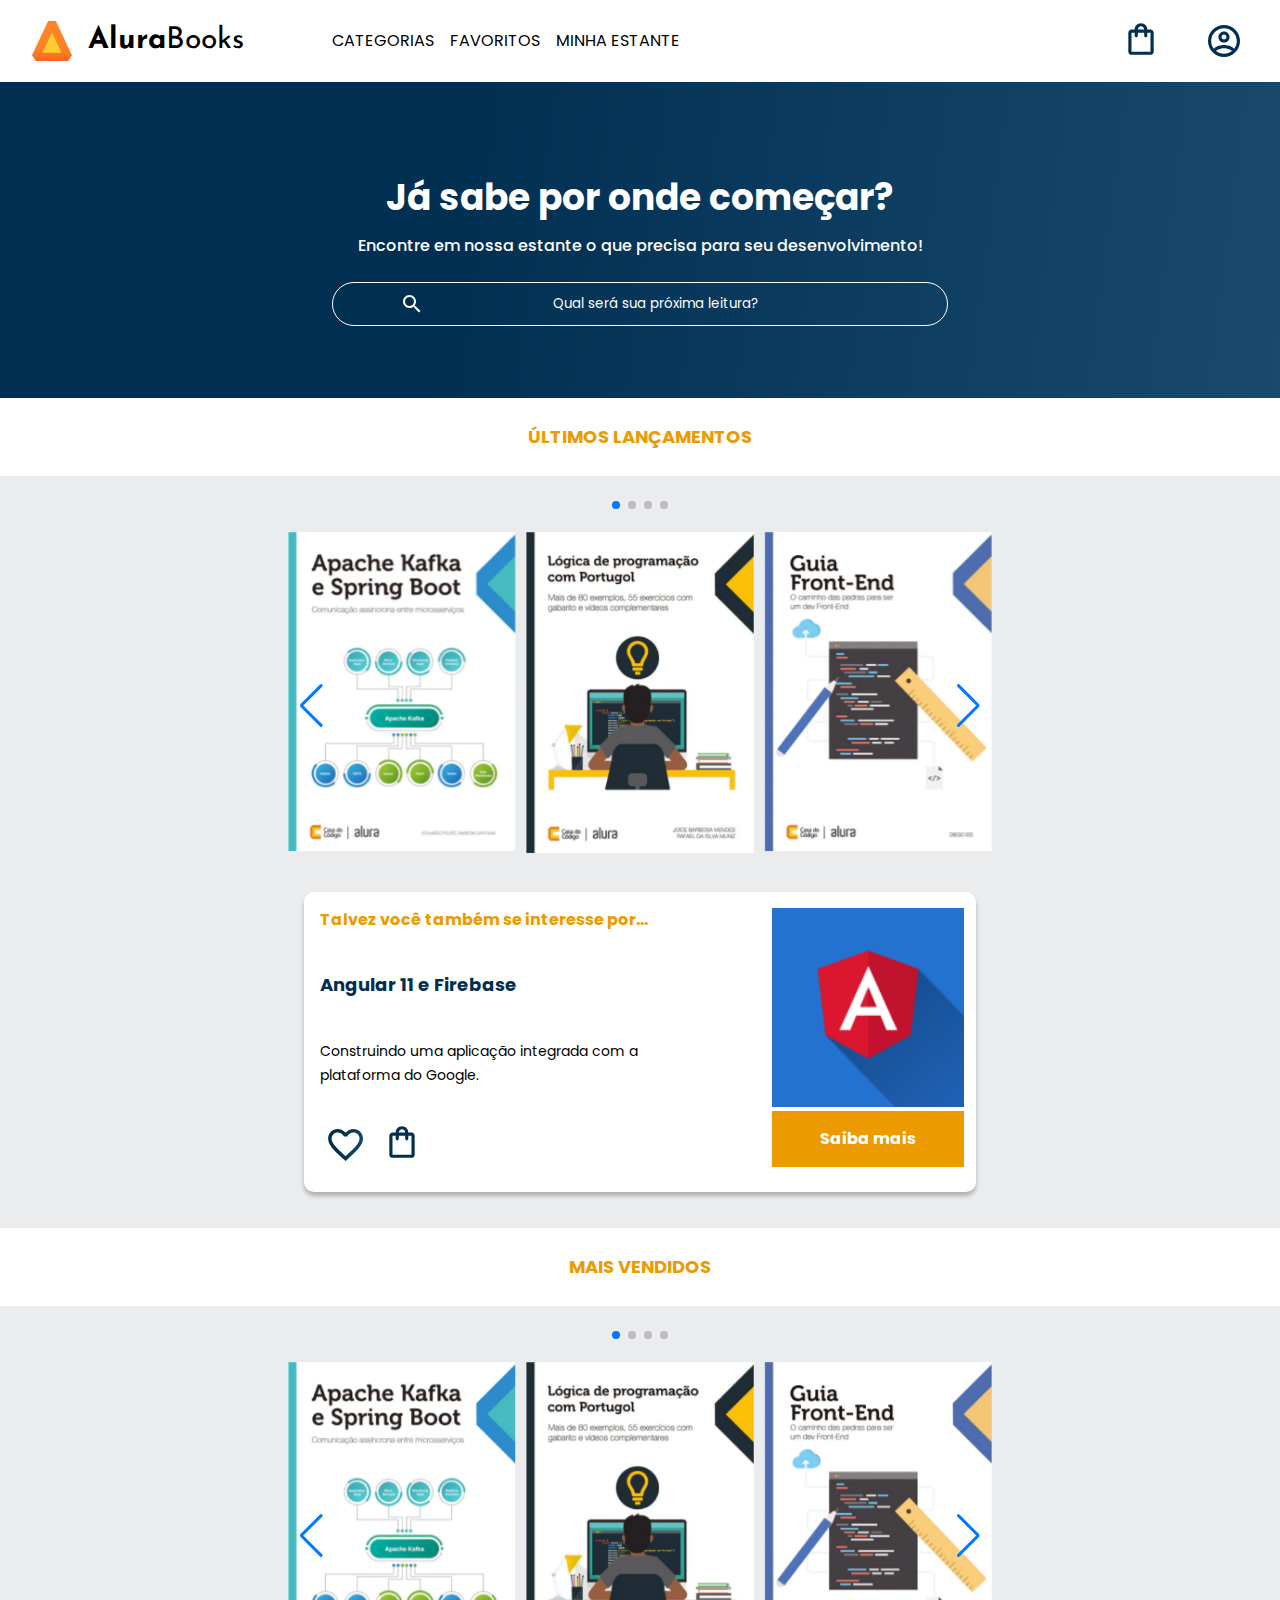
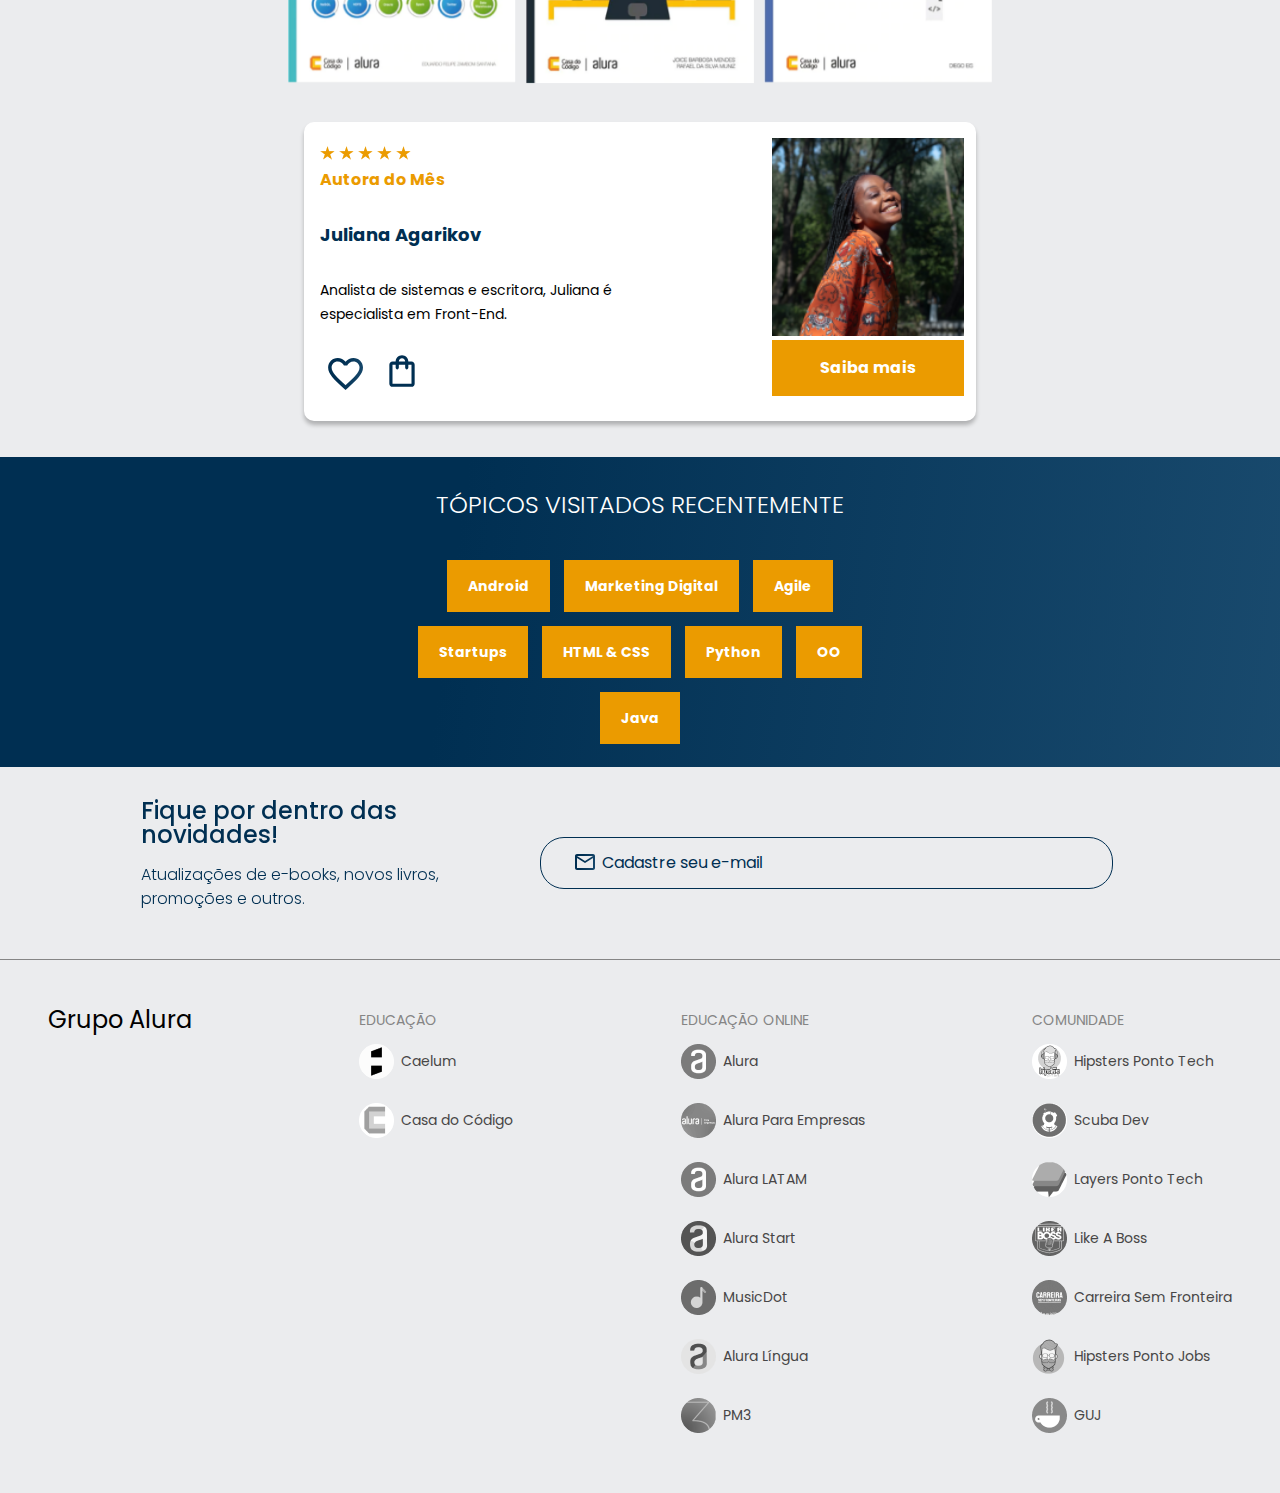
==== index.html @ f3eb45a7 "Projeto Completo" ====
<!DOCTYPE html>
<html lang="pt-br">
  <head>
    <!--META-->
    <meta charset="utf-8" />
    <meta http-equiv="X-UA-Compatible" content="IE=edge" />
    <meta name="viewport" content="width=device-width, initial-scale=1.0" />
    <meta name="description" content="" />

    <!--ESTILO-->
    <link rel="stylesheet" type="text/css" href="css/reset.css" />
    <link
      rel="stylesheet"
      href="https://cdn.jsdelivr.net/npm/swiper@8/swiper-bundle.min.css"
    />
    <link rel="stylesheet" type="text/css" href="style.css" />

    <!--TITLE E FAVICON E ICONS-->
    <link
      rel="stylesheet"
      href="https://cdnjs.cloudflare.com/ajax/libs/font-awesome/4.7.0/css/font-awesome.min.css"
    />
    <link rel="icon" type="image/png" href="img/Logo.svg" />
    <title>AluraBooks | Início</title>
  </head>

  <body>
    <!--HEADER-->
    <header class="header">
      <div class="header__container">
        <input
          type="checkbox"
          id="menu-hg"
          role="checkbox"
          class="header__menu-input"
        />
        <label
          for="menu-hg"
          aria-label="Botão Menu Lateral"
          class="header__menu-label"
        >
          <span class="header__menu-hg container__img container__link"></span>
        </label>
        <!--NAVEGATION-->
        <nav class="header__nav">
          <ul class="header__navbar">
            <li class="navbar__item navbar__item-hide">Categorias</li>
            <li class="navbar__item">
              <a href="#" class="navbar__link">Programação</a>
            </li>
            <li class="navbar__item">
              <a href="#" class="navbar__link">Front-End</a>
            </li>
            <li class="navbar__item">
              <a href="#" class="navbar__link">Infraestrutura</a>
            </li>
            <li class="navbar__item">
              <a href="#" class="navbar__link">Business</a>
            </li>
            <li class="navbar__item">
              <a href="#" class="navbar__link">Design & UX</a>
            </li>
          </ul>
        </nav>
        <!--MENU-ICONS-->
        <a href="#" class="container__logo">
          <img
            src="./img/Logo.svg"
            alt="Logo da AluraBooks"
            class="container__img"
          />
          <h1 class="header__title">
            <span class="header__title-bold">Alura</span>Books
          </h1>
        </a>
        <!--HEADER MENU (width: +1024px e +1728px)-->
        <ul class="header__list">
          <li class="header__list-item header__list-item-dropdown">
            <input
              type="checkbox"
              id="menu-list"
              role="checkbox"
              class="header__list-input"
            />
            <label
              for="menu-list"
              aria-label="Botão Menu Dropdown"
              class="header__list-label"
            >
              <span class="header__list-text">Categorias</span>
            </label>
            <!--HEADER MENU (width: +1024px)-->
            <!--NAVEGATION-->
            <nav class="header__nav-list">
              <ul class="header__navbar-list">
                <li class="navbar__item-list">
                  <a href="#" class="navbar__link-list">Programação</a>
                </li>
                <li class="navbar__item-list">
                  <a href="#" class="navbar__link-list">Front-End</a>
                </li>
                <li class="navbar__item-list">
                  <a href="#" class="navbar__link-list">Infraestrutura</a>
                </li>
                <li class="navbar__item-list">
                  <a href="#" class="navbar__link-list">Business</a>
                </li>
                <li class="navbar__item-list">
                  <a href="#" class="navbar__link-list">Design & UX</a>
                </li>
              </ul>
            </nav>
          </li>
          <li class="header__list-item">
            <a href="#" class="header__list-link">Favoritos</a>
          </li>
          <li class="header__list-item">
            <a href="#" class="header__list-link">Minha Estante</a>
          </li>
        </ul>
      </div>

      <!--MENU-ICONS-->
      <div class="header__container">
        <a href="#" class="container__link">
          <img
            src="img/Favoritos.svg"
            alt="Menu Favoritos"
            class="container__img container__img-hide"
          />
        </a>
        <a href="#" class="container__link">
          <img
            src="img/Compras.svg"
            alt="Menu Compras"
            class="container__img"
          />
          <span class="container__text">Minha Sacola</span>
        </a>
        <a href="#" class="container__link">
          <img
            src="img/Usuário.svg"
            alt="Menu Usuários"
            class="container__img"
          />
          <span class="container__text">Meu Perfil</span>
        </a>
      </div>
    </header>

    <!--BANNER-->
    <section class="banner">
      <h2 class="banner__title">Já sabe por onde começar?</h2>
      <p class="banner__text">
        Encontre em nossa estante o que precisa para seu desenvolvimento!
      </p>
      <input
        type="search"
        placeholder="Qual será sua próxima leitura?"
        class="banner__search"
      />
    </section>

    <!--CARROSEL-->
    <section class="carrosel">
      <h2 class="carrosel__title">Últimos Lançamentos</h2>
      <div class="container__carrosel-card">
        <!-- Slider main container -->
        <div class="swiper">
          <!-- If we need pagination -->
          <div class="swiper-pagination"></div>
          <!-- Additional required wrapper -->
          <div class="swiper-wrapper">
            <!-- Slides -->
            <div class="swiper-slide">
              <img
                src="img/ApacheKafka.png"
                alt="Livro Apache Kafka e Spring Boot"
              />
            </div>
            <div class="swiper-slide">
              <img
                src="img/Portugol.png"
                alt="Livro Lógica de Programação com Portugol"
              />
            </div>
            <div class="swiper-slide">
              <img src="img/Guia Front-end.png" alt="Livro Guia Front-End" />
            </div>
            <div class="swiper-slide">
              <img src="img/Liderança.png" alt="Livro Liderança em Desisgn" />
            </div>
            <div class="swiper-slide">
              <img src="img/Javascript.png" alt="Livro Javascript Assertivo" />
            </div>
            <div class="swiper-slide">
              <img src="img/Javascript.png" alt="Livro Javascript Assertivo" />
            </div>
          </div>

          <!-- If we need navigation buttons -->
          <div class="swiper-button-prev"></div>
          <div class="swiper-button-next"></div>
        </div>

        <!--CARD-->
        <article class="card__container">
          <h2 class="card__title">Talvez você também se interesse por...</h2>
          <h3 class="card__title-book">Angular 11 e Firebase</h3>
          <p class="card__text">
            Construindo uma aplicação integrada com a plataforma do Google.
          </p>
          <div class="card__btn">
            <img
              src="img/Favoritos.svg"
              alt="Menu Favoritos"
              class="card__img"
            />
            <img src="img/Compras.svg" alt="Menu Compras" class="card__img" />
          </div>
          <img
            src="img/Angular.png"
            alt="Angular 11 e Firebase"
            class="card__img-main"
          />
          <span class="card__det">
            <a href="#" class="card__link">Saiba mais</a>
          </span>
        </article>
      </div>
    </section>
    <!--CARROSEL 2-->
    <section class="carrosel">
      <h2 class="carrosel__title">Mais Vendidos</h2>
      <!-- Slider main container -->
      <div class="container__carrosel-card">
        <div class="swiper">
          <!-- If we need pagination -->
          <div class="swiper-pagination"></div>

          <!-- Additional required wrapper -->
          <div class="swiper-wrapper">
            <!-- Slides -->
            <div class="swiper-slide">
              <img
                src="img/ApacheKafka.png"
                alt="Livro Apache Kafka e Spring Boot"
              />
            </div>
            <div class="swiper-slide">
              <img
                src="img/Portugol.png"
                alt="Livro Lógica de Programação com Portugol"
              />
            </div>
            <div class="swiper-slide">
              <img src="img/Guia Front-end.png" alt="Livro Guia Front-End" />
            </div>
            <div class="swiper-slide">
              <img src="img/Liderança.png" alt="Livro Liderança em Desisgn" />
            </div>
            <div class="swiper-slide">
              <img src="img/Javascript.png" alt="Livro Javascript Assertivo" />
            </div>
            <div class="swiper-slide">
              <img src="img/Javascript.png" alt="Livro Javascript Assertivo" />
            </div>
          </div>

          <!-- If we need navigation buttons -->
          <div class="swiper-button-prev"></div>
          <div class="swiper-button-next"></div>
        </div>

        <!--CARD 2-->
        <article class="card__container">
          <div class="card__top">
            <img
              src="img/Estrelinhas.png"
              alt="Classificação da Autora"
              class="card__img"
            />
            <h2 class="card__title">Autora do Mês</h2>
          </div>
          <h3 class="card__title-book">Juliana Agarikov</h3>
          <p class="card__text">
            Analista de sistemas e escritora, Juliana é especialista em
            Front-End.
          </p>
          <div class="card__btn">
            <img
              src="img/Favoritos.svg"
              alt="Menu Favoritos"
              class="card__img"
            />
            <img src="img/Compras.svg" alt="Menu Compras" class="card__img" />
          </div>
          <img
            src="img/Perfil-escritora 1.png"
            alt="Angular 11 e Firebase"
            class="card__img-main"
          />
          <span class="card__det">
            <a href="#" class="card__link">Saiba mais</a>
          </span>
        </article>
      </div>
    </section>

    <!--TÓPICOS-->
    <section class="topic">
      <div class="topic__container">
        <h2 class="topic__title">Tópicos visitados recentemente</h2>
        <ul class="topic__list">
          <li class="topic__item">
            <a href="" class="topic__link">Android</a>
          </li>
          <li>
            <a href="" class="topic__link">Marketing Digital</a>
          </li>
          <li>
            <a href="" class="topic__link">Agile</a>
          </li>
          <li>
            <a href="" class="topic__link">Startups</a>
          </li>
          <li>
            <a href="" class="topic__link">HTML & CSS</a>
          </li>
          <li>
            <a href="" class="topic__link">Python</a>
          </li>
          <li>
            <a href="" class="topic__link">OO</a>
          </li>
          <li>
            <a href="" class="topic__link">Java</a>
          </li>
        </ul>
      </div>
    </section>

    <!--NEWS-->
    <section class="news">
      <article class="news__container">
        <div class="news__text-container">
          <h2 class="news__title">Fique por dentro das novidades!</h2>
          <p class="news__text">
            Atualizações de e-books, novos livros, promoções e outros.
          </p>
        </div>
        <div class="news__input-container">
          <input
            type="email"
            placeholder="Cadastre seu e-mail"
            class="news__email"
            required
          />
        </div>
      </article>
    </section>

    <!--RODAPÉ-->
    <footer class="footer">
      <a href="" class="footer__link">Grupo Alura</a>
      <ul class="footer__list">
        <li class="footer__list-title">Educação</li>
        <li class="footer__list-item">
          <a href="" class="footer__list-link">
            <img
              src="img/Caelum.png"
              alt="Logo Caelum"
              class="footer__link-img"
            />
            <span class="footer__link-text">Caelum</span>
          </a>
        </li>
        <li class="footer__list-item">
          <a href="" class="footer__list-link">
            <img
              src="img/CasaDoCodigo.png"
              alt="Logo Casa do Código"
              class="footer__link-img"
            />
            <span class="footer__link-text">Casa do Código</span>
          </a>
        </li>
      </ul>
      <ul class="footer__list">
        <li class="footer__list-title">Educação Online</li>
        <li class="footer__list-item">
          <a href="" class="footer__list-link">
            <img
              src="img/Alura.png"
              alt="Logo Alura"
              class="footer__link-img"
            />
            <span class="footer__link-text">Alura</span>
          </a>
        </li>
        <li class="footer__list-item">
          <a href="" class="footer__list-link">
            <img
              src="img/AluraEmpresas.png"
              alt="Logo Alura Para Empresas"
              class="footer__link-img"
            />
            <span class="footer__link-text">Alura Para Empresas</span>
          </a>
        </li>
        <li class="footer__list-item">
          <a href="" class="footer__list-link">
            <img
              src="img/AluraLatam.png"
              alt="Logo Alura Latam"
              class="footer__link-img"
            />
            <span class="footer__link-text"
              >Alura <span class="footer__link-text-upper">Latam</span></span
            >
          </a>
        </li>
        <li class="footer__list-item">
          <a href="" class="footer__list-link">
            <img
              src="img/AluraStart.png"
              alt="Logo Alura Start"
              class="footer__link-img"
            />
            <span class="footer__link-text">Alura Start</span>
          </a>
        </li>
        <li class="footer__list-item">
          <a href="" class="footer__list-link">
            <img
              src="img/MusicDot.png"
              alt="Logo MusicDot"
              class="footer__link-img"
            />
            <span class="footer__link-text">MusicDot</span>
          </a>
        </li>
        <li class="footer__list-item">
          <a href="" class="footer__list-link">
            <img
              src="img/AluraLingua.png"
              alt="Logo Alura Línguas"
              class="footer__link-img"
            />
            <span class="footer__link-text">Alura Língua</span>
          </a>
        </li>
        <li class="footer__list-item">
          <a href="" class="footer__list-link">
            <img src="img/PM3.png" alt="Logo PM3" class="footer__link-img" />
            <span class="footer__link-text">PM3</span>
          </a>
        </li>
      </ul>
      <ul class="footer__list">
        <li class="footer__list-title">Comunidade</li>
        <li class="footer__list-item">
          <a href="" class="footer__list-link">
            <img
              src="img/HipstersTech.png"
              alt="Logo Hipsters Ponto Tech"
              class="footer__link-img"
            />
            <span class="footer__link-text">Hipsters Ponto Tech</span>
          </a>
        </li>
        <li class="footer__list-item">
          <a href="" class="footer__list-link">
            <img
              src="img/Scuba.png"
              alt="Logo Scuba Dev"
              class="footer__link-img"
            />
            <span class="footer__link-text">Scuba Dev</span>
          </a>
        </li>
        <li class="footer__list-item">
          <a href="" class="footer__list-link">
            <img
              src="img/Layers.png"
              alt="Logo Layers Ponto Tech"
              class="footer__link-img"
            />
            <span class="footer__link-text">Layers Ponto Tech</span>
          </a>
        </li>
        <li class="footer__list-item">
          <a href="" class="footer__list-link">
            <img
              src="img/LikeABoss.png"
              alt="Logo Like A Boss"
              class="footer__link-img"
            />
            <span class="footer__link-text">Like A Boss</span>
          </a>
        </li>
        <li class="footer__list-item">
          <a href="" class="footer__list-link">
            <img
              src="img/CarreiraSemFronteira.png"
              alt="Logo Carreira Sem Fronteira"
              class="footer__link-img"
            />
            <span class="footer__link-text">Carreira Sem Fronteira</span>
          </a>
        </li>
        <li class="footer__list-item">
          <a href="" class="footer__list-link">
            <img
              src="img/HipstersJobs.png"
              alt="Logo Hipsters Ponto Jobs"
              class="footer__link-img"
            />
            <span class="footer__link-text">Hipsters Ponto Jobs</span>
          </a>
        </li>
        <li class="footer__list-item">
          <a href="" class="footer__list-link">
            <img src="img/GUJ.png" alt="Logo GUJ" class="footer__link-img" />
            <span class="footer__link-text">GUJ</span>
          </a>
        </li>
      </ul>
    </footer>

    <!--SCRIPTS-->
    <script src="https://cdn.jsdelivr.net/npm/swiper@8/swiper-bundle.min.js"></script>

    <script>
      const swiper = new Swiper(".swiper", {
        spaceBetween: 10,
        slidesPerView: 3,
        pagination: {
          el: ".swiper-pagination",
          type: "bullets",
        },
      });
    </script>
  </body>
</html>
---- style.css ----
@import url(css/header.css);
@import url(css/banner.css);
@import url(css/carrosel.css);
@import url(css/card.css);
@import url(css/topic.css);
@import url(css/news.css);
@import url(css/footer.css);
@import url('https://fonts.googleapis.com/css2?family=Josefin+Sans:wght@400;700&family=Poppins:wght@300;400;500;700&display=swap');

:root {
    --black: #000000;
    --white: #FFFFFF;
    --blue: #326589;
    --dark-blue: #002F52;
    --gradient-blue: linear-gradient(97.54deg, #002F52 35.49%, #326589 165.37%);
    --orange: #EB9B00;
    --gray: #C4C4C4;
    --gray-text: #474646;
    --gray-text-title: #858585;
    --gray-background: #EBECEE;
    --light-background: #E5E5E5;
    --font: "Poppins", sans-serif;
    --font-secondary: "Josefin Sans", sans-serif;
}

body {
    background: var(--gray-background);
    font-family: var(--font);
    font-weight: 400;
    font-size: 16px;
    line-height: 1.5em;
}
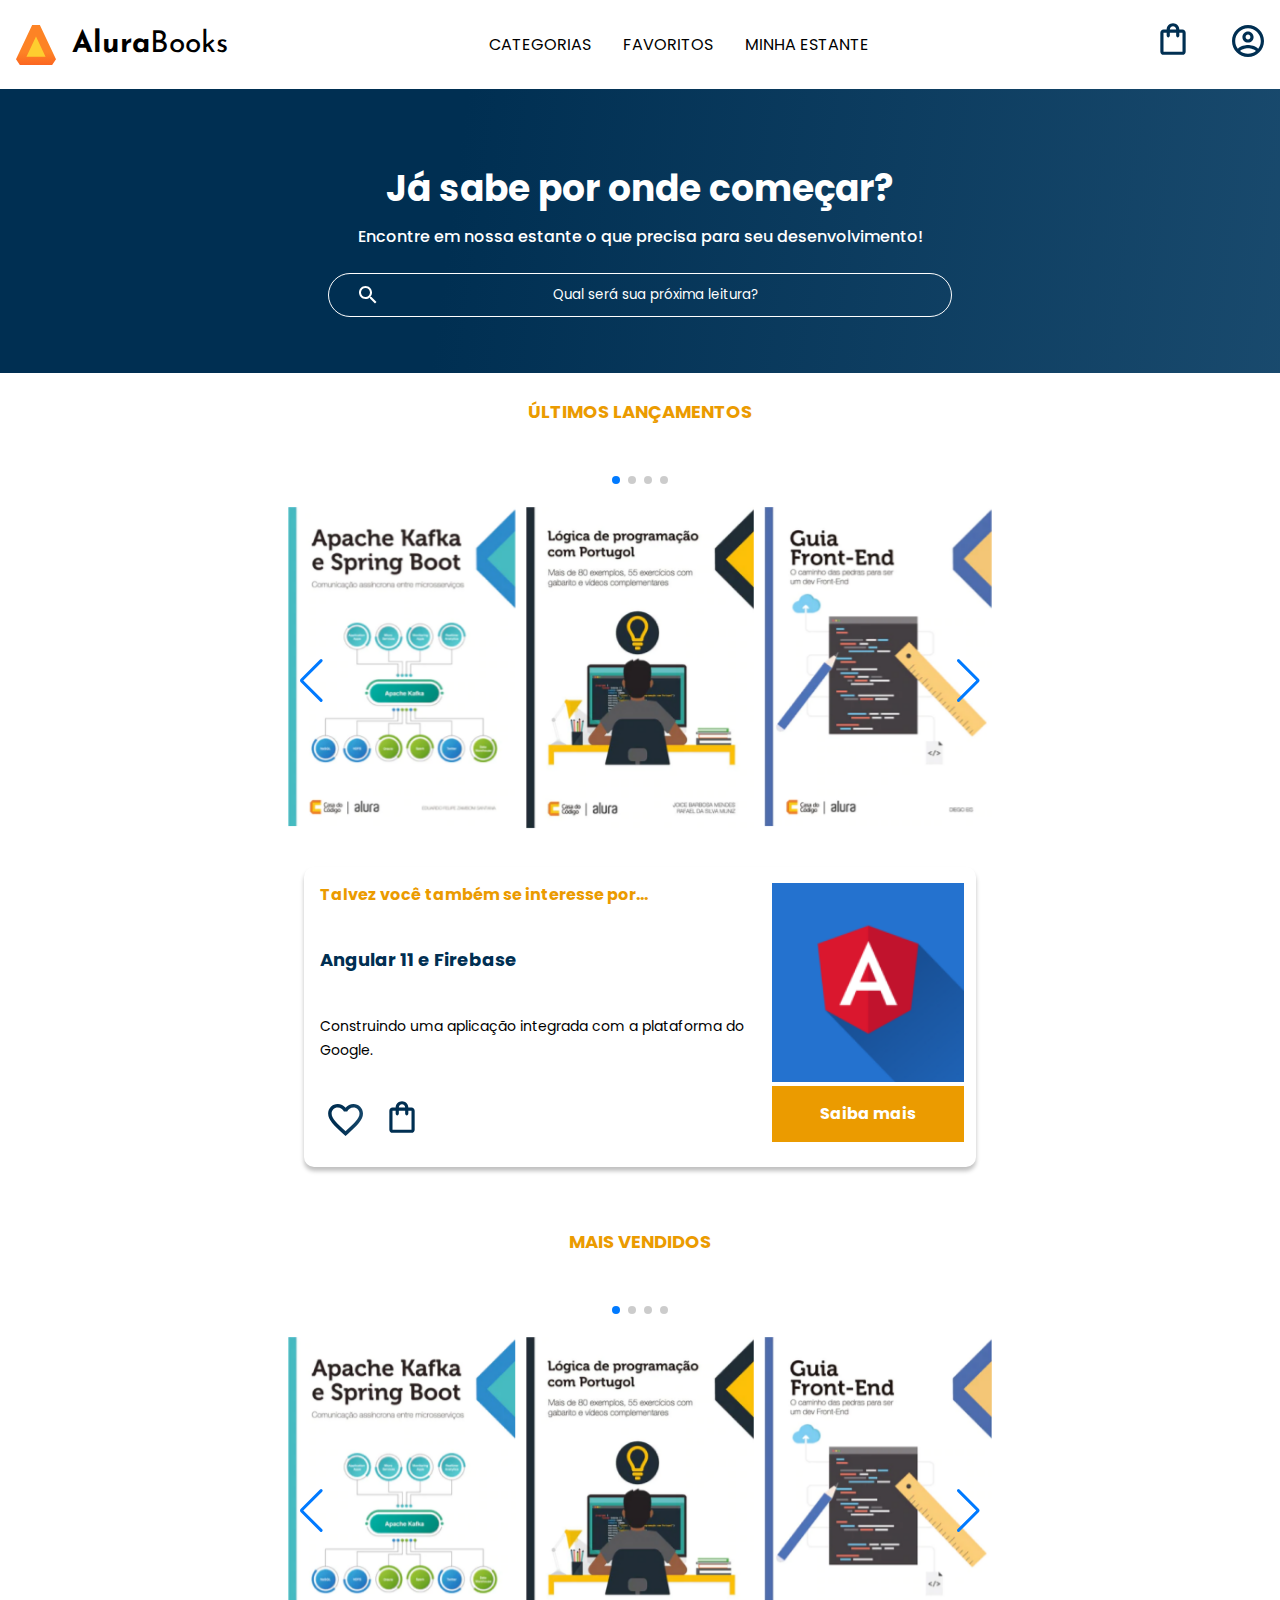
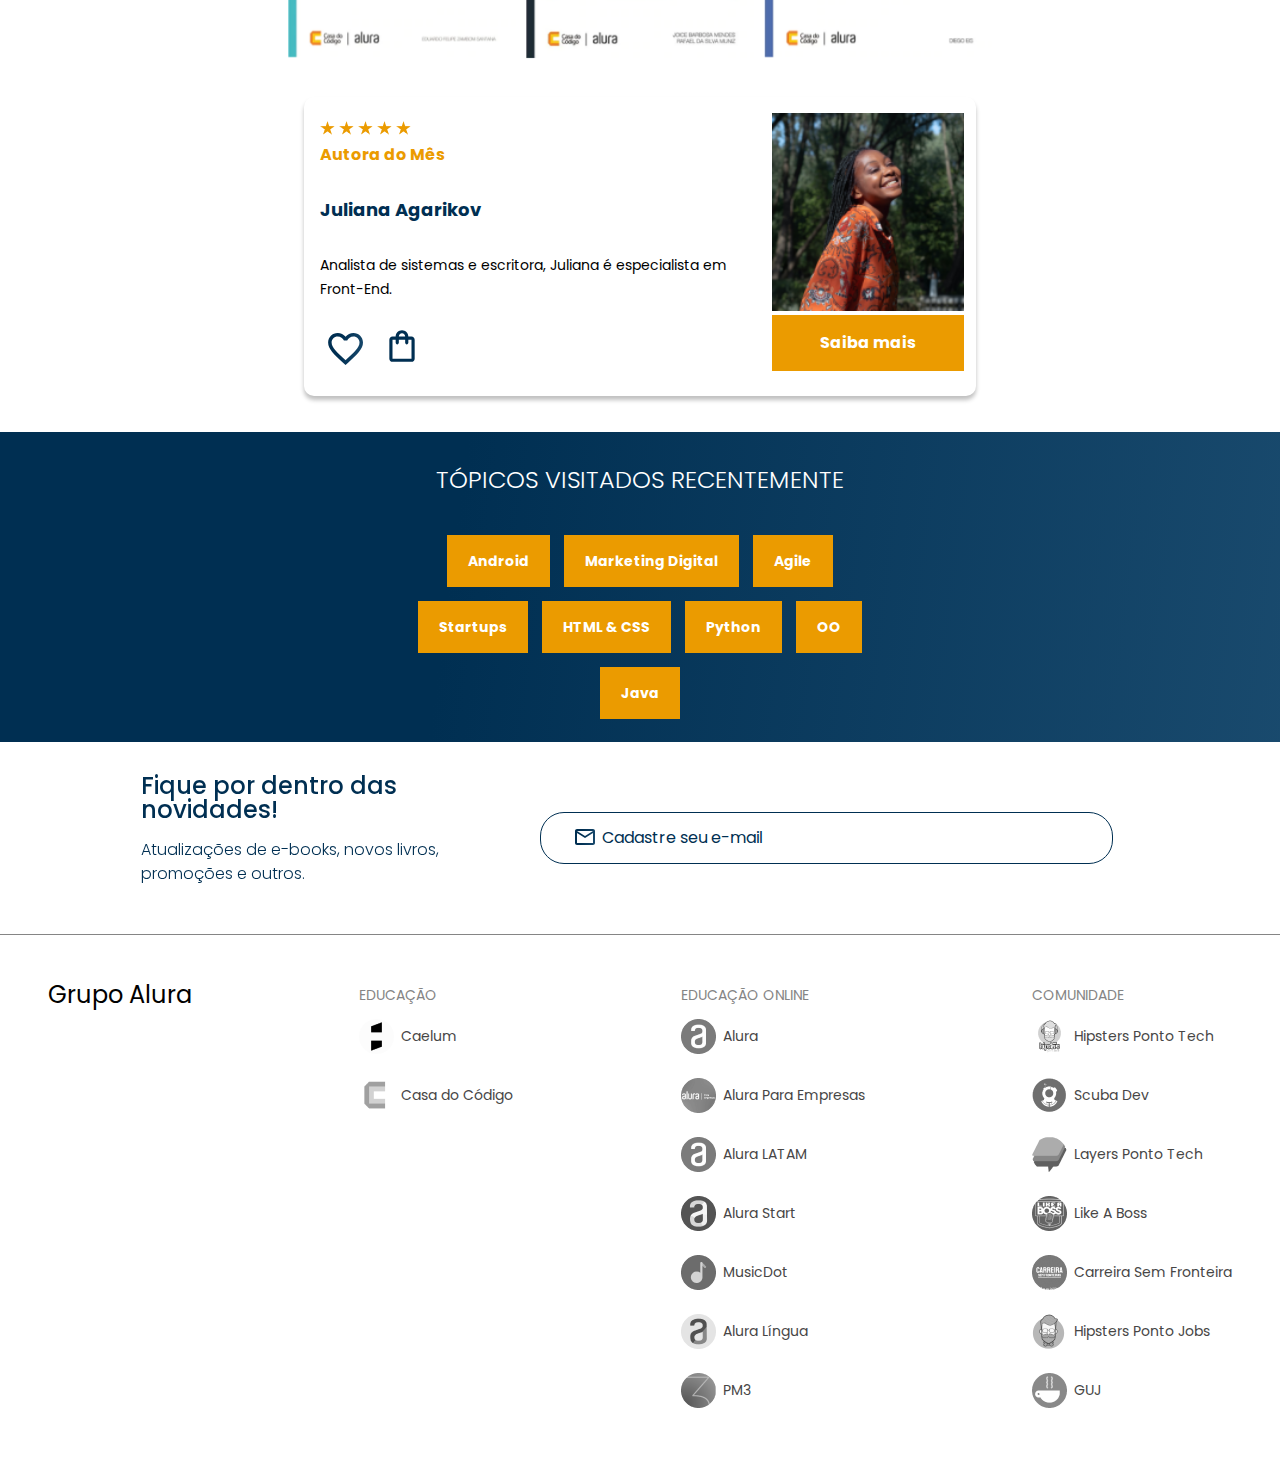
==== commit 1d75d742: "Validação do CEP e tratamento de erros" ====
--- a/index.html
+++ b/index.html
@@ -14,6 +14,7 @@
       href="https://cdn.jsdelivr.net/npm/swiper@8/swiper-bundle.min.css"
     />
     <link rel="stylesheet" type="text/css" href="style.css" />
+    <link rel="stylesheet" type="text/css" href="./css/styles-cadastro.css" />
 
     <!--TITLE E FAVICON E ICONS-->
     <link
@@ -25,125 +26,75 @@
   </head>
 
   <body>
-    <!--HEADER-->
-    <header class="header">
-      <div class="header__container">
-        <input
-          type="checkbox"
-          id="menu-hg"
-          role="checkbox"
-          class="header__menu-input"
+    <header class="cabeçalho">
+      <div class="container">
+        <input type="checkbox" id="menu" class="container__botao" />
+        <label for="menu" class="container__rotulo">
+          <span class="cabeçalho__menu-hamburguer container__imagem"></span>
+        </label>
+        <ul class="lista-menu">
+          <li class="lista-menu__titulo">Categorias</li>
+          <li class="lista-menu__item">
+            <a href="#" class="lista-menu__link">Programação</a>
+          </li>
+          <li class="lista-menu__item">
+            <a href="#" class="lista-menu__link">Front-end</a>
+          </li>
+          <li class="lista-menu__item">
+            <a href="#" class="lista-menu__link">Infraestrutura</a>
+          </li>
+          <li class="lista-menu__item">
+            <a href="#" class="lista-menu__link">Business</a>
+          </li>
+          <li class="lista-menu__item">
+            <a href="#" class="lista-menu__link">Design & UX</a>
+          </li>
+        </ul>
+        <img
+          src="img/Logo.svg"
+          alt="Logo da Alurabooks"
+          class="container__imagem"
         />
-        <label
-          for="menu-hg"
-          aria-label="Botão Menu Lateral"
-          class="header__menu-label"
-        >
-          <span class="header__menu-hg container__img container__link"></span>
-        </label>
-        <!--NAVEGATION-->
-        <nav class="header__nav">
-          <ul class="header__navbar">
-            <li class="navbar__item navbar__item-hide">Categorias</li>
-            <li class="navbar__item">
-              <a href="#" class="navbar__link">Programação</a>
-            </li>
-            <li class="navbar__item">
-              <a href="#" class="navbar__link">Front-End</a>
-            </li>
-            <li class="navbar__item">
-              <a href="#" class="navbar__link">Infraestrutura</a>
-            </li>
-            <li class="navbar__item">
-              <a href="#" class="navbar__link">Business</a>
-            </li>
-            <li class="navbar__item">
-              <a href="#" class="navbar__link">Design & UX</a>
-            </li>
-          </ul>
-        </nav>
-        <!--MENU-ICONS-->
-        <a href="#" class="container__logo">
-          <img
-            src="./img/Logo.svg"
-            alt="Logo da AluraBooks"
-            class="container__img"
-          />
-          <h1 class="header__title">
-            <span class="header__title-bold">Alura</span>Books
-          </h1>
-        </a>
-        <!--HEADER MENU (width: +1024px e +1728px)-->
-        <ul class="header__list">
-          <li class="header__list-item header__list-item-dropdown">
-            <input
-              type="checkbox"
-              id="menu-list"
-              role="checkbox"
-              class="header__list-input"
-            />
-            <label
-              for="menu-list"
-              aria-label="Botão Menu Dropdown"
-              class="header__list-label"
-            >
-              <span class="header__list-text">Categorias</span>
-            </label>
-            <!--HEADER MENU (width: +1024px)-->
-            <!--NAVEGATION-->
-            <nav class="header__nav-list">
-              <ul class="header__navbar-list">
-                <li class="navbar__item-list">
-                  <a href="#" class="navbar__link-list">Programação</a>
-                </li>
-                <li class="navbar__item-list">
-                  <a href="#" class="navbar__link-list">Front-End</a>
-                </li>
-                <li class="navbar__item-list">
-                  <a href="#" class="navbar__link-list">Infraestrutura</a>
-                </li>
-                <li class="navbar__item-list">
-                  <a href="#" class="navbar__link-list">Business</a>
-                </li>
-                <li class="navbar__item-list">
-                  <a href="#" class="navbar__link-list">Design & UX</a>
-                </li>
-              </ul>
-            </nav>
-          </li>
-          <li class="header__list-item">
-            <a href="#" class="header__list-link">Favoritos</a>
-          </li>
-          <li class="header__list-item">
-            <a href="#" class="header__list-link">Minha Estante</a>
-          </li>
-        </ul>
+        <h1 class="container__titulo">
+          <b class="container__titulo--negrito">Alura</b>Books
+        </h1>
       </div>
 
-      <!--MENU-ICONS-->
-      <div class="header__container">
-        <a href="#" class="container__link">
-          <img
+      <ul class="opções">
+        <input type="checkbox" id="opções-menu" class="opções__botão" />
+        <li class="opções__item">
+          <a href="#" class="opções__link">Categorias</a>
+        </li>
+        <li class="opções__item">
+          <a href="#" class="opções__link">Favoritos</a>
+        </li>
+        <li class="opções__item">
+          <a href="#" class="opções__link">Minha estante</a>
+        </li>
+      </ul>
+
+      <div class="container">
+        <a href="#"
+          ><img
             src="img/Favoritos.svg"
-            alt="Menu Favoritos"
-            class="container__img container__img-hide"
-          />
-        </a>
+            alt="Meus favoritos"
+            class="container__imagem container__imagem-transparente"
+        /></a>
         <a href="#" class="container__link">
           <img
             src="img/Compras.svg"
-            alt="Menu Compras"
-            class="container__img"
+            alt="Carrinhos de compras"
+            class="container__imagem"
           />
-          <span class="container__text">Minha Sacola</span>
+          <p class="container__texto">Sacola</p>
         </a>
-        <a href="#" class="container__link">
+        <a href="./cadastro.html" class="container__link">
           <img
-            src="img/Usuário.svg"
-            alt="Menu Usuários"
-            class="container__img"
+            src="img/Usuario.svg"
+            alt="Meu perfil"
+            class="container__imagem"
           />
-          <span class="container__text">Meu Perfil</span>
+          <p class="container__texto">Perfil</p>
         </a>
       </div>
     </header>
--- a/css/styles-cadastro.css
+++ b/css/styles-cadastro.css
@@ -0,0 +1,31 @@
+@import url("header-cadastro.css");
+@import url("banner-cadastro.css");
+@import url("formulario-cadastro.css");
+@import url("rodape-cadastro.css");
+@import url("cadastro.css");
+
+:root {
+    --cor-de-fundo: #EBECEE;
+    --branco: #FFFFFF;
+    --laranja: #EB9B00;
+    --azul-degrade: linear-gradient(97.54deg, #002F52 35.49%, #326589 165.37%);
+    --fonte-principal: "Poppins";
+    --azul: #002F52;
+    --fonte-secundario: "Josefin Sans";
+    --preto: #000000;
+    --cinza: #474646;
+    --cinza-claro: #858585;
+    --vermelho: #D94937;
+}
+
+body {
+    background-color: var(--branco);
+    font-family: var(--fonte-principal);
+    font-size: 16px;
+    font-weight: 400;
+}
+
+.incorreto { 
+    color: var(--vermelho);
+    padding: 1rem 0;
+}